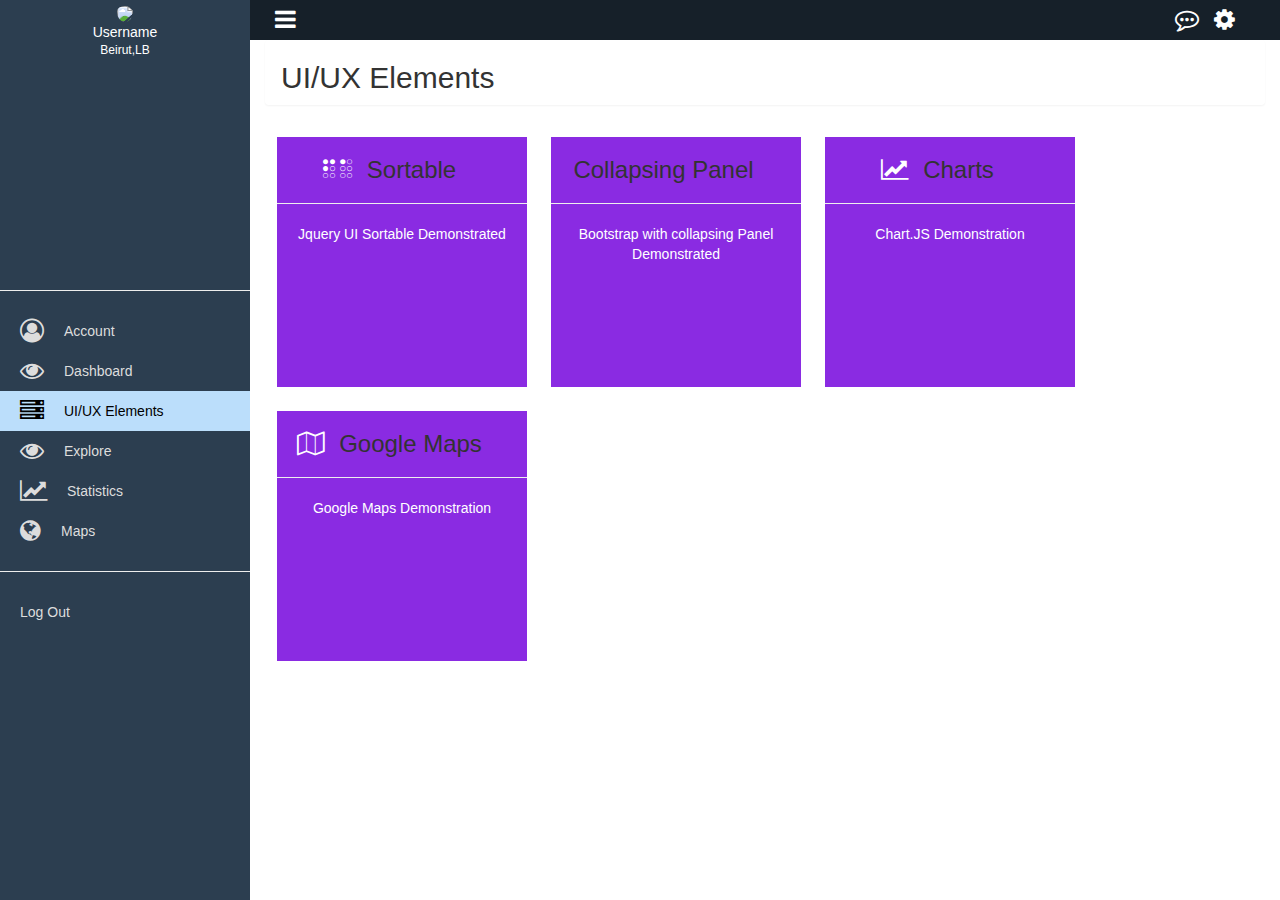
==== uiuxelements.html @ c34ef70b "added ui/ux element in sideNav" ====
<!DOCTYPE html>
<html lang="en">
<head>
    <meta charset="UTF-8">
    <meta name="viewport" content="width=device-width, initial-scale=1.0">
    <meta http-equiv="X-UA-Compatible" content="ie=edge">
    <title>Admin Side Bar | Dashboard</title>

    <!-- general css frameworks -->
    <link rel="stylesheet" href="css/bootstrap.min.css">
    <link rel="stylesheet" href="css/bootstrap-theme.min.css">
    <link rel="stylesheet" href="https://cdnjs.cloudflare.com/ajax/libs/font-awesome/4.7.0/css/font-awesome.min.css">

    <!-- general frameworks js -->
    <script src="js/jquery-2.2.3.min.js"></script>
	<script src="https://code.jquery.com/ui/1.12.1/jquery-ui.js"></script>
    <script src="js/bootstrap.min.js"></script>

    <!-- plugins -->
    <script src="plugins/Chart.js"></script>

    <!-- custom css -->
    <link rel="stylesheet" href="custom/index.css">
    <link rel="stylesheet" href="custom/sidebar.css">
    <link rel="stylesheet" href="custom/uiux.css">

    <!-- custom js -->
    <script src="custom/index.js"></script>
    <script src="custom/chartCustom.js"></script>


</head>
<body>

    <div class="wrapper">
        <!-- side-bar -->
        <div class="sidebar_menu">
            <div class="profile-display">
                <img id="image_profile" src="http://via.placeholder.com/150x150" >
                <div class="username"><span>Username</span></div>
                <div class="location"><span>Beirut,LB</span></div>
            </div>
            <hr class="horizontal-bar">
                <ul class="bar-nav">
                    <li><a href="#" id="account-content"><i class="fa fa-user-circle-o icon-style"></i>Account</a>
                        <ul class="dropdrown-nav-account">
                            <li><a href="#">dropdown</a></li>
                            <li><a href="#">dropdown</a></li>
                            <li><a href="#">dropdown</a></li>
                        </ul>
                    </li>
                    <li><a href="index.html"><i class="fa fa-eye icon-style"></i>Dashboard</a></li>
                    <li><a href="uiuxelements.html" class="active"><i class="fa fa-server icon-style"></i>UI/UX Elements</a>
                    </li>
                    <li><a href="#"><i class="fa fa-eye icon-style"></i>Explore</a></li>
                    <li><a href="#"><i class="fa fa-line-chart icon-style"></i>Statistics</a></li>
                    <li><a href="maps.html"><i class="fa fa-globe icon-style"></i>Maps</a></li>
                    <hr class="horizontal-bar">
                    <li><a href="#">Log Out</a></li>
                </ul>
        </div>


         <!-- top notification bar -->
         <div class="container-fluid" id="notification-content">
         <div class="row">
                <div class="col-xs-2">
                        <button class="btn-toggle" id="side_bar_toggle"><i class="fa fa-bars" style="font-size:24px"></i></button>
                    </div>
                <div class="col-xs-10">
                    <span id="user-settings"><i class="fa fa-gear topnav-icon"></i>
                    </span>
                    <div class="show_container_settings">
                            <ul class="list-style-standard">
                                    <li class="list-profile-class">
                                            <div class="row account">
                                                <div class="col-xs-12">
                                                        <img id="image_profile-user" src="http://via.placeholder.com/25x25" >
                                                    Profile        
                                                </div>
                                            </div>
                                    </li>
                                    <li class="list-profile-class">
                                            <div class="row profile">
                                                <div class="col-xs-12">
                                                        <i class="fa fa-user-circle-o mini-icon-style"></i>Account        
                                                </div>
                                            </div>
                                    </li>
                                    <li class="list-profile-class">
                                            <div class="row profile">
                                                <div class="col-xs-12">
                                                    Log Out        
                                                </div>
                                            </div>
                                    </li>
                                </ul>
                    </div>
                    <span id="msg-show"><i class="fa fa-commenting-o topnav-icon"></i></span>
                    <div class="show_container_msg">
                        <ul class="list-style-standard">
                                <li class="list-items-chat-color">
                                        <div class="row">
                                            <div class="col-xs-12 usernametxt">
                                                Steve:        
                                            </div>
                                        </div>
                                        <div class="row">
                                            <div class="col-xs-12 msgtxt">
                                                Hey,what's up for today?        
                                            </div>
                                        </div>
                                </li>
                                <li class="list-items-chat">
                                        <div class="row">
                                            <div class="col-xs-12 usernametxt">
                                                John Smith:        
                                            </div>
                                        </div>
                                        <div class="row">
                                            <div class="col-xs-12 msgtxt">
                                                Reminder for your business meeting at 12 am        
                                            </div>
                                        </div>
                                </li>
                                <li class="list-items-chat-color">
                                        <div class="row">
                                            <div class="col-xs-12 usernametxt">
                                                Carolina        
                                            </div>
                                        </div>
                                        <div class="row">
                                            <div class="col-xs-12 msgtxt">
                                                Post the Article on next Tuesday!        
                                            </div>
                                        </div>
                                </li>
                                <li class="list-items-chat">
                                        <div class="row">
                                            <div class="col-xs-12 usernametxt">
                                                Jonathan        
                                            </div>
                                        </div>
                                        <div class="row">
                                            <div class="col-xs-12 msgtxt">
                                                Great! Would then like discuss more about it!        
                                            </div>
                                        </div>
                                </li>
                        </ul>
                    </div>
                </div>
            </div>
        </div>
        
        <!-- main-content -->
        <div class="main_content">
            <div class="container-fluid">
                
                <!-- upper-title-content -->
                <div class="row">
                    <div class="col-xs-12 panel panel-head" id="upper_main">
                        <h2>UI/UX Elements</h1>
                    </div>
                </div>

                <div class="field-container">
                <!-- main-content-area -->
                <div class="row">
                        <!-- content goes here... -->
                            <div class="uiuxcollection">
                                    <div class="box text-center">
                                        <div class="title">
                                            <h3><i class="fa fa-braille padding-right" style="font-size:24px; color:white;"></i>Sortable</h3>
                                        </div>
                                        <hr class="horizontal-line">
                                        <p>
                                            Jquery UI Sortable Demonstrated
                                        </p>
                                    </div>
                                    <div class="box text-center">
                                            <div class="title">
                                                    <h3>Collapsing Panel</h3>
                                                </div>
                                                <hr class="horizontal-line">
                                                <p>
                                                    Bootstrap with collapsing Panel Demonstrated
                                                </p>
                                        
                                    </div>
                                    <div class="box text-center">
                                            <div class="title">
                                                    <h3><i class="fa fa-line-chart padding-right" style="font-size:24px; color:white;"></i>Charts</h3>
                                                </div>
                                                <hr class="horizontal-line">
                                                <p>
                                                    Chart.JS Demonstration
                                                </p>
                                        
                                    </div>
                                    <div class="box text-center">
                                            <div class="title">
                                                    <h3><i class="fa fa-map-o padding-right" style="font-size:24px; color:white;"></i>Google Maps</h3>
                                                </div>
                                                <hr class="horizontal-line">
                                                <p>
                                                    Google Maps Demonstration
                                                </p>
                                        
                                    </div>
                            </div>
                        <!-- end content goes here... -->
                    </div>
                </div>
            </div>
        </div>
    </div>

</body>
</html>
---- custom/index.css ----
/* Main-Content */
.main_content{
    padding-left: 250px;
    width: 100%;
}

/* main-content-area */
#upper_main{
    background: rgba(165, 166, 167, 0)
}

/* overriding the native row bootstrap */

.row{
    margin: 0px 0px;
}

/* button-styling */
.btn-toggle{
    padding: 7px 10px;
    background: transparent;
    color:white;
    border: none;
    cursor: pointer;
}

.location{
    font-size: 12px;
    font-weight: 400;
}

.topnav-icon{
    font-size: 24px;
    padding-top: 7px;
    padding-right: 5px;
    float: right;
    cursor: pointer;
    color:white;
}

.topnav-icon:first-child{
    padding-right: 15px;
}

/* user settings and messaging container style */

.msg-container{
    display: block !important;
    width:250px;
    height: 180px;
    background: white;
    position: absolute;
    border: 1px solid black;
    transform: translate(-50%,-50%);
    left: 80%;
    top: 423%;
    border-radius: 5px;
    z-index: 1;
    overflow-x: hidden;
    overflow-y: auto;
}

.settings-container{
    display: block !important;
    width: 130px;
    height: 160px;
    background: white;
    position: absolute;
    transform: translate(-50%,-50%);
    border: 1px solid black;
    left: 90%;
    top: 390%;
    border-radius: 5px;
    z-index: 1;
    overflow-x: hidden;
    overflow-y: auto;
}


.show_container_settings, .show_container_msg{
    display: none;
}


/* messaging and account settings styling */

.list-style-standard{
    list-style: none;
    text-align: center;
    padding-left: 0px;
    padding-top: 10px;
    padding-bottom: 10px;
}

.list-items-chat-color{
    background: blanchedalmond;
    padding-left: 10px;
    padding-right: 10px;
    padding-top: 10px;
    padding-bottom: 10px;
}
.list-items-chat{
    padding-left: 10px;
    padding-right: 10px;
    padding-top: 10px;
    padding-bottom: 10px;
}

.usernametxt{
    font-size: 12px;
}

.msgtxt{
    text-align: center;
}

.account{
    padding: 10px 10px;
}
.profile{
    padding: 10px 10px;
}

.mini-icon-style{
    font-size: 15px;
    float: left;
    padding-top: 2px;
    padding-left: 0px;
}

#image_profile-user{
    padding: 0px;
    float: left;
    border-radius: 50%;
}

.list-profile-class{
    cursor: pointer;
}

.list-profile-class:hover{
    background: #000000;
    color:white;
}

/* container in main content */

#social-media-cont_1{
    background: navy;
    color:white;
    padding: 10px;
}
#social-media-cont_2{
    background: green;
    color:white;
    padding: 10px;
}
#social-media-cont_3{
    background: orangered;
    color:white;
    padding: 10px;
}
#social-media-cont_4{
    background: orchid;
    color:white;
    padding: 10px;
}

/* social media icon color */
.icon-color{
    color:white;
}

#image-panel{
    padding-top: 10px;
    padding-left: 20px;
}

.title{
padding-right: 25px;
}

.table tr{
    cursor: pointer;
}.table tr:hover{
    background-color: lightblue;
}

.scroll-view{
    max-height: 277px;
    overflow-y: scroll;
    width: 100%;
}

.add-txt{
    margin-bottom: 10px;
}

.padding-text-sides{
    padding-left: 10px;
}

/* media queries */

@media screen and (max-width:799px){

    .settings-container{
        left: 70%;
    }
    
    .msg-container{
        left:50%;
    }

}
---- custom/sidebar.css ----
/* side-bar-style */
.sidebar_menu{
    position: fixed;
    width: 250px;
    height: 100%;
    overflow: auto;
    background: #2C3E50;
}

/* width changnotification-contente of side-nav */

.main-screen-full{
    width: 0px !important;
}

.content_side_padding{
    padding-left: 0px !important;
}

/* sidenav Style */

.profile-display{
    height: 30%;
    text-align: center;
}

#image_profile{
    padding-top: 5px;
    border-radius: 50%;
}

.username, .location{
    color: #FFFFFF;
}

#horizontal-bar{
    border: 1px solid white;
}

.bar-nav{
    padding: 0;
    list-style: none;
}

.bar-nav li {
    text-indent: 20px;
    line-height: 40px;
}

.bar-nav li a{
    display: block;
    text-decoration: none;
    color: #dddddd;
}

.bar-nav li a:hover{
    background:lightblue;
    color: black;
}

.active{
    background: #BBDEFB !important;
    color: black !important;
}

/* top notification bar */
#notification-content{
    padding-left: 250px;
    background: rgb(22, 32, 41);
    height: 40px;
}

/* dropdown nav */

.dropdrown-nav{
    display: none;
    list-style: none;
}

.dropdrown-nav li a{
    text-decoration: none;
    color:white;
}

.show-hidden-menu{
    display: block !important;
}

.dropdrown-nav-account{
    display: none;
    list-style: none;
}

.dropdrown-nav-account li a{
    text-decoration: none;
    color:white;
}

/* general icon style */

.icon-style{
    font-size: 24px;
    float: left;
    padding-top: 7px;
}
---- custom/uiux.css ----
/* setting the container to a flex container */
.uiuxcollection{
    width: 100%;
    height:100%;
    display: flex;
    align-items: flex-start;
    flex-wrap: wrap;
}

/* setting up the box container */

.box{
    margin: 12px;
    width: 250px;
    height:250px;
    background: blueviolet;
    cursor: pointer;
}

.box:hover{
    box-shadow: 0 4px 8px 0 rgba(0, 0, 0, 0.2), 0 6px 20px 0 rgba(0, 0, 0, 0.19);
}
.padding-right{
    padding-right: 15px;
}

.box p{
    color:white;
}
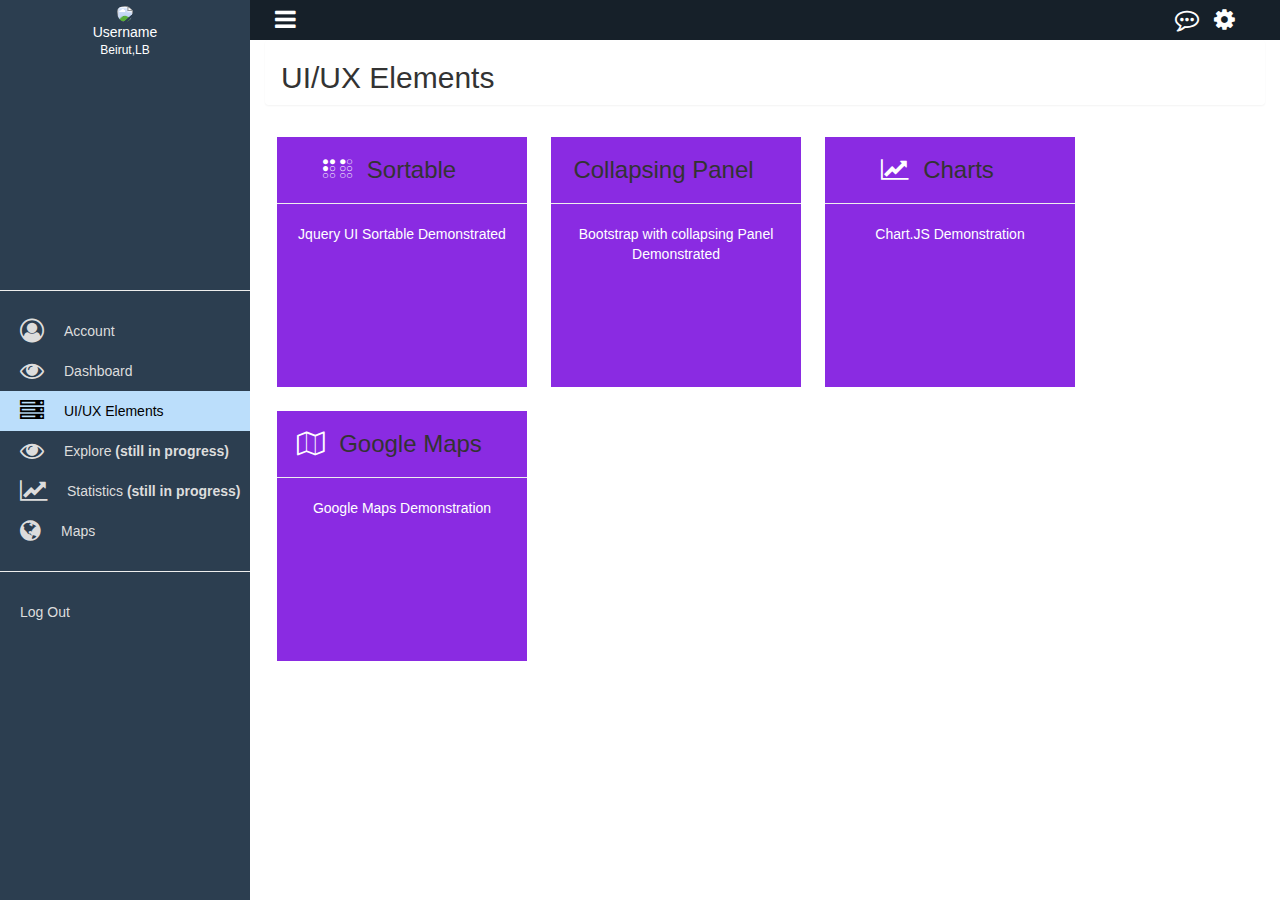
==== commit 4b177b02: "added and all documentation pages and linked them" ====
--- a/uiuxelements.html
+++ b/uiuxelements.html
@@ -1,5 +1,6 @@
 <!DOCTYPE html>
 <html lang="en">
+
 <head>
     <meta charset="UTF-8">
     <meta name="viewport" content="width=device-width, initial-scale=1.0">
@@ -13,7 +14,7 @@
 
     <!-- general frameworks js -->
     <script src="js/jquery-2.2.3.min.js"></script>
-	<script src="https://code.jquery.com/ui/1.12.1/jquery-ui.js"></script>
+    <script src="https://code.jquery.com/ui/1.12.1/jquery-ui.js"></script>
     <script src="js/bootstrap.min.js"></script>
 
     <!-- plugins -->
@@ -30,133 +31,170 @@
 
 
 </head>
+
 <body>
 
     <div class="wrapper">
         <!-- side-bar -->
         <div class="sidebar_menu">
             <div class="profile-display">
-                <img id="image_profile" src="http://via.placeholder.com/150x150" >
-                <div class="username"><span>Username</span></div>
-                <div class="location"><span>Beirut,LB</span></div>
+                <img id="image_profile" src="http://via.placeholder.com/150x150">
+                <div class="username">
+                    <span>Username</span>
+                </div>
+                <div class="location">
+                    <span>Beirut,LB</span>
+                </div>
             </div>
             <hr class="horizontal-bar">
-                <ul class="bar-nav">
-                    <li><a href="#" id="account-content"><i class="fa fa-user-circle-o icon-style"></i>Account</a>
-                        <ul class="dropdrown-nav-account">
-                            <li><a href="#">dropdown</a></li>
-                            <li><a href="#">dropdown</a></li>
-                            <li><a href="#">dropdown</a></li>
-                        </ul>
-                    </li>
-                    <li><a href="index.html"><i class="fa fa-eye icon-style"></i>Dashboard</a></li>
-                    <li><a href="uiuxelements.html" class="active"><i class="fa fa-server icon-style"></i>UI/UX Elements</a>
-                    </li>
-                    <li><a href="#"><i class="fa fa-eye icon-style"></i>Explore</a></li>
-                    <li><a href="#"><i class="fa fa-line-chart icon-style"></i>Statistics</a></li>
-                    <li><a href="maps.html"><i class="fa fa-globe icon-style"></i>Maps</a></li>
-                    <hr class="horizontal-bar">
-                    <li><a href="#">Log Out</a></li>
-                </ul>
+            <ul class="bar-nav">
+                <li>
+                    <a href="#" id="account-content">
+                        <i class="fa fa-user-circle-o icon-style"></i>Account</a>
+                    <ul class="dropdrown-nav-account">
+                        <li>
+                            <a href="#">dropdown</a>
+                        </li>
+                        <li>
+                            <a href="#">dropdown</a>
+                        </li>
+                        <li>
+                            <a href="#">dropdown</a>
+                        </li>
+                    </ul>
+                </li>
+                <li>
+                    <a href="index.html">
+                        <i class="fa fa-eye icon-style"></i>Dashboard</a>
+                </li>
+                <li>
+                    <a href="uiuxelements.html" class="active">
+                        <i class="fa fa-server icon-style"></i>UI/UX Elements</a>
+                </li>
+                <li>
+                    <a href="#">
+                        <i class="fa fa-eye icon-style"></i>Explore
+                        <strong>(still in progress)</strong>
+                    </a>
+                </li>
+                <li>
+                    <a href="#">
+                        <i class="fa fa-line-chart icon-style"></i>Statistics
+                        <strong>(still in progress)</strong>
+                    </a>
+                </li>
+                <li>
+                    <a href="maps.html">
+                        <i class="fa fa-globe icon-style"></i>Maps</a>
+                </li>
+                <hr class="horizontal-bar">
+                <li>
+                    <a href="#">Log Out</a>
+                </li>
+            </ul>
         </div>
 
 
-         <!-- top notification bar -->
-         <div class="container-fluid" id="notification-content">
-         <div class="row">
+        <!-- top notification bar -->
+        <div class="container-fluid" id="notification-content">
+            <div class="row">
                 <div class="col-xs-2">
-                        <button class="btn-toggle" id="side_bar_toggle"><i class="fa fa-bars" style="font-size:24px"></i></button>
-                    </div>
+                    <button class="btn-toggle" id="side_bar_toggle">
+                        <i class="fa fa-bars" style="font-size:24px"></i>
+                    </button>
+                </div>
                 <div class="col-xs-10">
-                    <span id="user-settings"><i class="fa fa-gear topnav-icon"></i>
+                    <span id="user-settings">
+                        <i class="fa fa-gear topnav-icon"></i>
                     </span>
                     <div class="show_container_settings">
-                            <ul class="list-style-standard">
-                                    <li class="list-profile-class">
-                                            <div class="row account">
-                                                <div class="col-xs-12">
-                                                        <img id="image_profile-user" src="http://via.placeholder.com/25x25" >
-                                                    Profile        
-                                                </div>
-                                            </div>
-                                    </li>
-                                    <li class="list-profile-class">
-                                            <div class="row profile">
-                                                <div class="col-xs-12">
-                                                        <i class="fa fa-user-circle-o mini-icon-style"></i>Account        
-                                                </div>
-                                            </div>
-                                    </li>
-                                    <li class="list-profile-class">
-                                            <div class="row profile">
-                                                <div class="col-xs-12">
-                                                    Log Out        
-                                                </div>
-                                            </div>
-                                    </li>
-                                </ul>
-                    </div>
-                    <span id="msg-show"><i class="fa fa-commenting-o topnav-icon"></i></span>
+                        <ul class="list-style-standard">
+                            <li class="list-profile-class">
+                                <div class="row account">
+                                    <div class="col-xs-12">
+                                        <img id="image_profile-user" src="http://via.placeholder.com/25x25"> Profile
+                                    </div>
+                                </div>
+                            </li>
+                            <li class="list-profile-class">
+                                <div class="row profile">
+                                    <div class="col-xs-12">
+                                        <i class="fa fa-user-circle-o mini-icon-style"></i>Account
+                                    </div>
+                                </div>
+                            </li>
+                            <li class="list-profile-class">
+                                <div class="row profile">
+                                    <div class="col-xs-12">
+                                        Log Out
+                                    </div>
+                                </div>
+                            </li>
+                        </ul>
+                    </div>
+                    <span id="msg-show">
+                        <i class="fa fa-commenting-o topnav-icon"></i>
+                    </span>
                     <div class="show_container_msg">
                         <ul class="list-style-standard">
-                                <li class="list-items-chat-color">
-                                        <div class="row">
-                                            <div class="col-xs-12 usernametxt">
-                                                Steve:        
-                                            </div>
-                                        </div>
-                                        <div class="row">
-                                            <div class="col-xs-12 msgtxt">
-                                                Hey,what's up for today?        
-                                            </div>
-                                        </div>
-                                </li>
-                                <li class="list-items-chat">
-                                        <div class="row">
-                                            <div class="col-xs-12 usernametxt">
-                                                John Smith:        
-                                            </div>
-                                        </div>
-                                        <div class="row">
-                                            <div class="col-xs-12 msgtxt">
-                                                Reminder for your business meeting at 12 am        
-                                            </div>
-                                        </div>
-                                </li>
-                                <li class="list-items-chat-color">
-                                        <div class="row">
-                                            <div class="col-xs-12 usernametxt">
-                                                Carolina        
-                                            </div>
-                                        </div>
-                                        <div class="row">
-                                            <div class="col-xs-12 msgtxt">
-                                                Post the Article on next Tuesday!        
-                                            </div>
-                                        </div>
-                                </li>
-                                <li class="list-items-chat">
-                                        <div class="row">
-                                            <div class="col-xs-12 usernametxt">
-                                                Jonathan        
-                                            </div>
-                                        </div>
-                                        <div class="row">
-                                            <div class="col-xs-12 msgtxt">
-                                                Great! Would then like discuss more about it!        
-                                            </div>
-                                        </div>
-                                </li>
+                            <li class="list-items-chat-color">
+                                <div class="row">
+                                    <div class="col-xs-12 usernametxt">
+                                        Steve:
+                                    </div>
+                                </div>
+                                <div class="row">
+                                    <div class="col-xs-12 msgtxt">
+                                        Hey,what's up for today?
+                                    </div>
+                                </div>
+                            </li>
+                            <li class="list-items-chat">
+                                <div class="row">
+                                    <div class="col-xs-12 usernametxt">
+                                        John Smith:
+                                    </div>
+                                </div>
+                                <div class="row">
+                                    <div class="col-xs-12 msgtxt">
+                                        Reminder for your business meeting at 12 am
+                                    </div>
+                                </div>
+                            </li>
+                            <li class="list-items-chat-color">
+                                <div class="row">
+                                    <div class="col-xs-12 usernametxt">
+                                        Carolina
+                                    </div>
+                                </div>
+                                <div class="row">
+                                    <div class="col-xs-12 msgtxt">
+                                        Post the Article on next Tuesday!
+                                    </div>
+                                </div>
+                            </li>
+                            <li class="list-items-chat">
+                                <div class="row">
+                                    <div class="col-xs-12 usernametxt">
+                                        Jonathan
+                                    </div>
+                                </div>
+                                <div class="row">
+                                    <div class="col-xs-12 msgtxt">
+                                        Great! Would then like discuss more about it!
+                                    </div>
+                                </div>
+                            </li>
                         </ul>
                     </div>
                 </div>
             </div>
         </div>
-        
+
         <!-- main-content -->
         <div class="main_content">
             <div class="container-fluid">
-                
+
                 <!-- upper-title-content -->
                 <div class="row">
                     <div class="col-xs-12 panel panel-head" id="upper_main">
@@ -165,50 +203,53 @@
                 </div>
 
                 <div class="field-container">
-                <!-- main-content-area -->
-                <div class="row">
+                    <!-- main-content-area -->
+                    <div class="row">
                         <!-- content goes here... -->
-                            <div class="uiuxcollection">
-                                    <div class="box text-center">
-                                        <div class="title">
-                                            <h3><i class="fa fa-braille padding-right" style="font-size:24px; color:white;"></i>Sortable</h3>
-                                        </div>
-                                        <hr class="horizontal-line">
-                                        <p>
-                                            Jquery UI Sortable Demonstrated
-                                        </p>
-                                    </div>
-                                    <div class="box text-center">
-                                            <div class="title">
-                                                    <h3>Collapsing Panel</h3>
-                                                </div>
-                                                <hr class="horizontal-line">
-                                                <p>
-                                                    Bootstrap with collapsing Panel Demonstrated
-                                                </p>
-                                        
-                                    </div>
-                                    <div class="box text-center">
-                                            <div class="title">
-                                                    <h3><i class="fa fa-line-chart padding-right" style="font-size:24px; color:white;"></i>Charts</h3>
-                                                </div>
-                                                <hr class="horizontal-line">
-                                                <p>
-                                                    Chart.JS Demonstration
-                                                </p>
-                                        
-                                    </div>
-                                    <div class="box text-center">
-                                            <div class="title">
-                                                    <h3><i class="fa fa-map-o padding-right" style="font-size:24px; color:white;"></i>Google Maps</h3>
-                                                </div>
-                                                <hr class="horizontal-line">
-                                                <p>
-                                                    Google Maps Demonstration
-                                                </p>
-                                        
-                                    </div>
-                            </div>
+                        <div class="uiuxcollection">
+                            <div class="box text-center" id="sortable-page">
+                                <div class="title">
+                                    <h3>
+                                        <i class="fa fa-braille padding-right" style="font-size:24px; color:white;"></i>Sortable</h3>
+                                </div>
+                                <hr class="horizontal-line">
+                                <p>
+                                    Jquery UI Sortable Demonstrated
+                                </p>
+                            </div>
+                            <div class="box text-center" id="collapse-page">
+                                <div class="title">
+                                    <h3>Collapsing Panel</h3>
+                                </div>
+                                <hr class="horizontal-line">
+                                <p>
+                                    Bootstrap with collapsing Panel Demonstrated
+                                </p>
+
+                            </div>
+                            <div class="box text-center" id="chart-page">
+                                <div class="title">
+                                    <h3>
+                                        <i class="fa fa-line-chart padding-right" style="font-size:24px; color:white;"></i>Charts</h3>
+                                </div>
+                                <hr class="horizontal-line">
+                                <p>
+                                    Chart.JS Demonstration
+                                </p>
+
+                            </div>
+                            <div class="box text-center" id="googlemaps-page">
+                                <div class="title">
+                                    <h3>
+                                        <i class="fa fa-map-o padding-right" style="font-size:24px; color:white;"></i>Google Maps</h3>
+                                </div>
+                                <hr class="horizontal-line">
+                                <p>
+                                    Google Maps Demonstration
+                                </p>
+
+                            </div>
+                        </div>
                         <!-- end content goes here... -->
                     </div>
                 </div>
@@ -217,4 +258,5 @@
     </div>
 
 </body>
+
 </html>